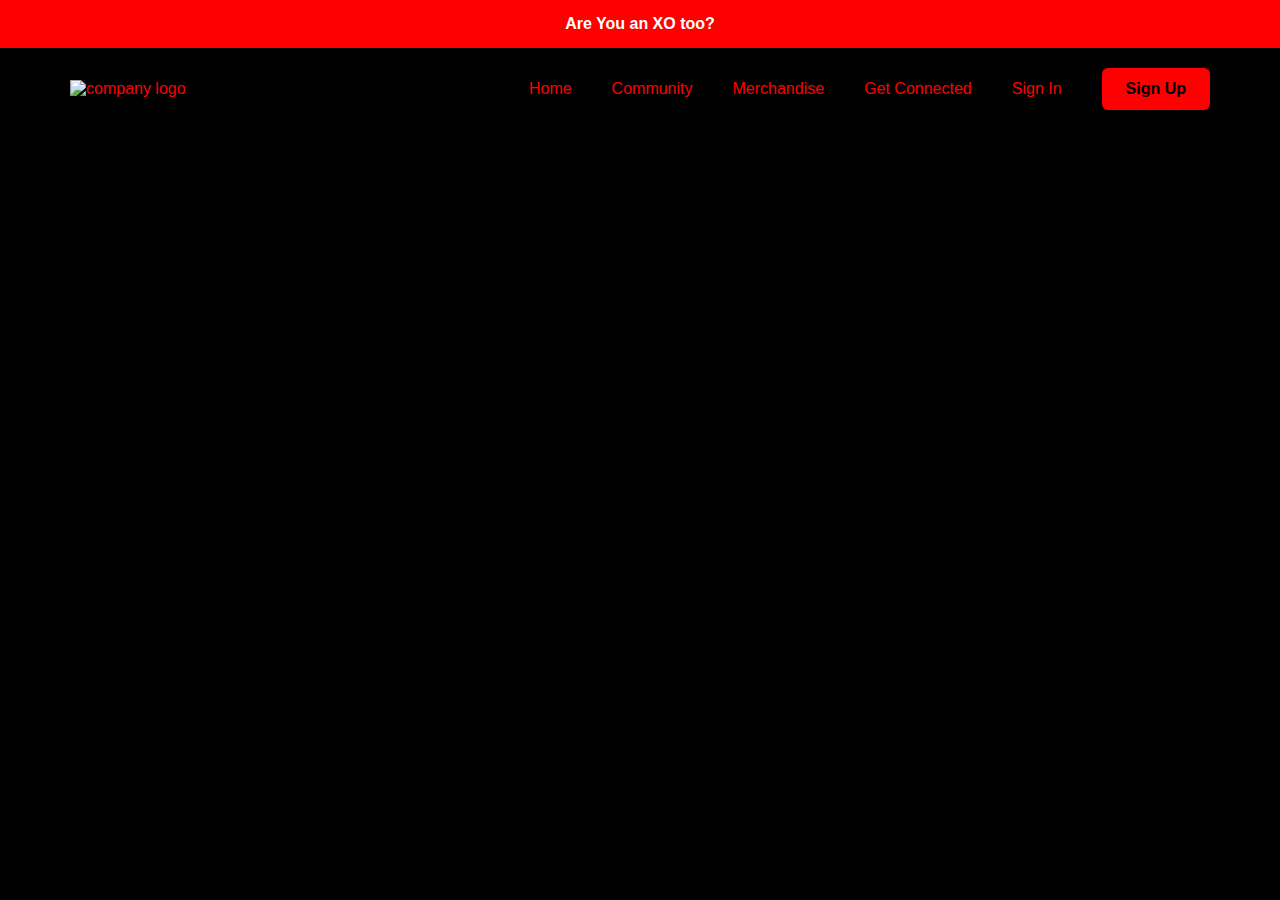
==== images/temp/index.html @ 152b7f50 "about me done" ====
<!DOCTYPE html>
<html lang="en">
<head>
    <meta charset="UTF-8">
    <meta name="viewport" content="width=device-width, initial-scale=1.0">
    <title>XO</title>
    <link rel="stylesheet" href="style.css">
</head>
<body>
    <!-- TOP BANNER -->
    <div class="top-banner">
        <div class="container">
    <div class="small-bold-text banner-text">Are You an XO too?</div>
    </div>
    </div>
    <nav>
        <div class="container main-nav flex">
            <a class="company-logo">
                <img src="Abel/XO_Records.png" alt="company logo">
            </a>
            <div class="nav-links">
                <ul class="flex">
                    <li><a href="#" class="hover-links">Home</a></li>
                    <li><a href="#" class="hover-links">Community</a></li>
                    <li><a href="#" class="hover-links">Merchandise</a></li>
                    <li><a href="#" class="hover-links">Get Connected</a></li>
                    <li><a href="#" class="hover-links secondary-button">Sign In</a></li>
                    <li><a href="#" class="hover-links primary-button">Sign Up</a></li>
                </ul>
            </div>
        </div>
    </nav>
    <header>
        <div class="container"></div>
    </header>
    <section class="albums-section"></section>
    <section class="features-section"></section>
    <section class="big-features-section"></section>
    <section class="big-features-section"></section>
    <section class="big-features-section"></section>
    <section class="example-section"></section>
    <section class="cta-section"></section>
    <footer></footer>
    <div class="sub-footer"></div>





    
</body>
</html>
---- images/temp/style.css ----
@import url('https://fonts.googleapis.com/css2?family=Kanit:wght@400;500;700&display=swap');
*{
    margin: 0;
    padding: 0;
    box-sizing: border-box;
}

/* PRESETS */

:root{
    --primary-text-color: red;
    --secondary-text-color: white;
    --accent-color: red;
    --accent-color-dark: white;
    --paddind-inline-section: 20px;
}

body{
    font-family: 'Poppins', sans-serif;
    color: var(--primary-text-color);
    background-color: black;
}

h1{
    font-size: 3rem;
}

h2{
    font-size: 2rem;
}

h3{
    font-size: 1.5rem;
}

p{
    font-family: 'Roboto', sans-serif;
    font-size: 1.25rem;
    color: var(--secondary-text-color);
    line-height: 1.8rem;
}

a{
    text-decoration: none;
    display: inline-block;
}

ul{
    list-style: none;
}

/* UTILITY CLASS */

.small-bold-text{
    font-size: 1rem;
    font-weight: 700;
}

.container{
    max-width: 1180px;
    margin-inline: auto;
    padding-inline: var(--paddind-inline-section);
}

.flex{
    display: flex;
    align-items: center;
}

.hover-links{
    color: var(--primary-text-color);
    transition: 0.2sec ease-out;
}

.hover-links:hover{
    color: white;
}

.primary-button{
    background-color: var(--accent-color);
    border-radius: 6px;
    font-weight: 700;
    color: black !important;
    padding: 12px 24px;
    box-shadow: var(--secondary-text-color);
    transition: 0.2sec ease-out;
}

.primary-button:hover{
    background-color: var(--accent-color-dark);
}

.secondary button{
    border: 0.5px solid var(--secondary-text-color);
    border-radius: 6px;
    font-weight: 700;
    color: var(--primary-text-color) !important;
    padding: 12px 24px;
    transition: 0.2sec ease-out;
}

.secondary-button:hover{
    border-color: var(--accent-color);
    color: var(--accent-color) !important;
}
/* TOP BANNER */

.top-banner{
    background-color:red;
}

.banner-text{
    color: white;
    padding: 15px 30px;
    text-align: center;
}

/* NAV BAR */

.main-nav{
    margin-top: 20px;
justify-content: space-between;
}

.company-logo img{
    width: 200px;
}

.nav-links{
    flex-basis: 730px;
}

.nav-links ul{
    justify-content: end;
    gap: 40px;
}
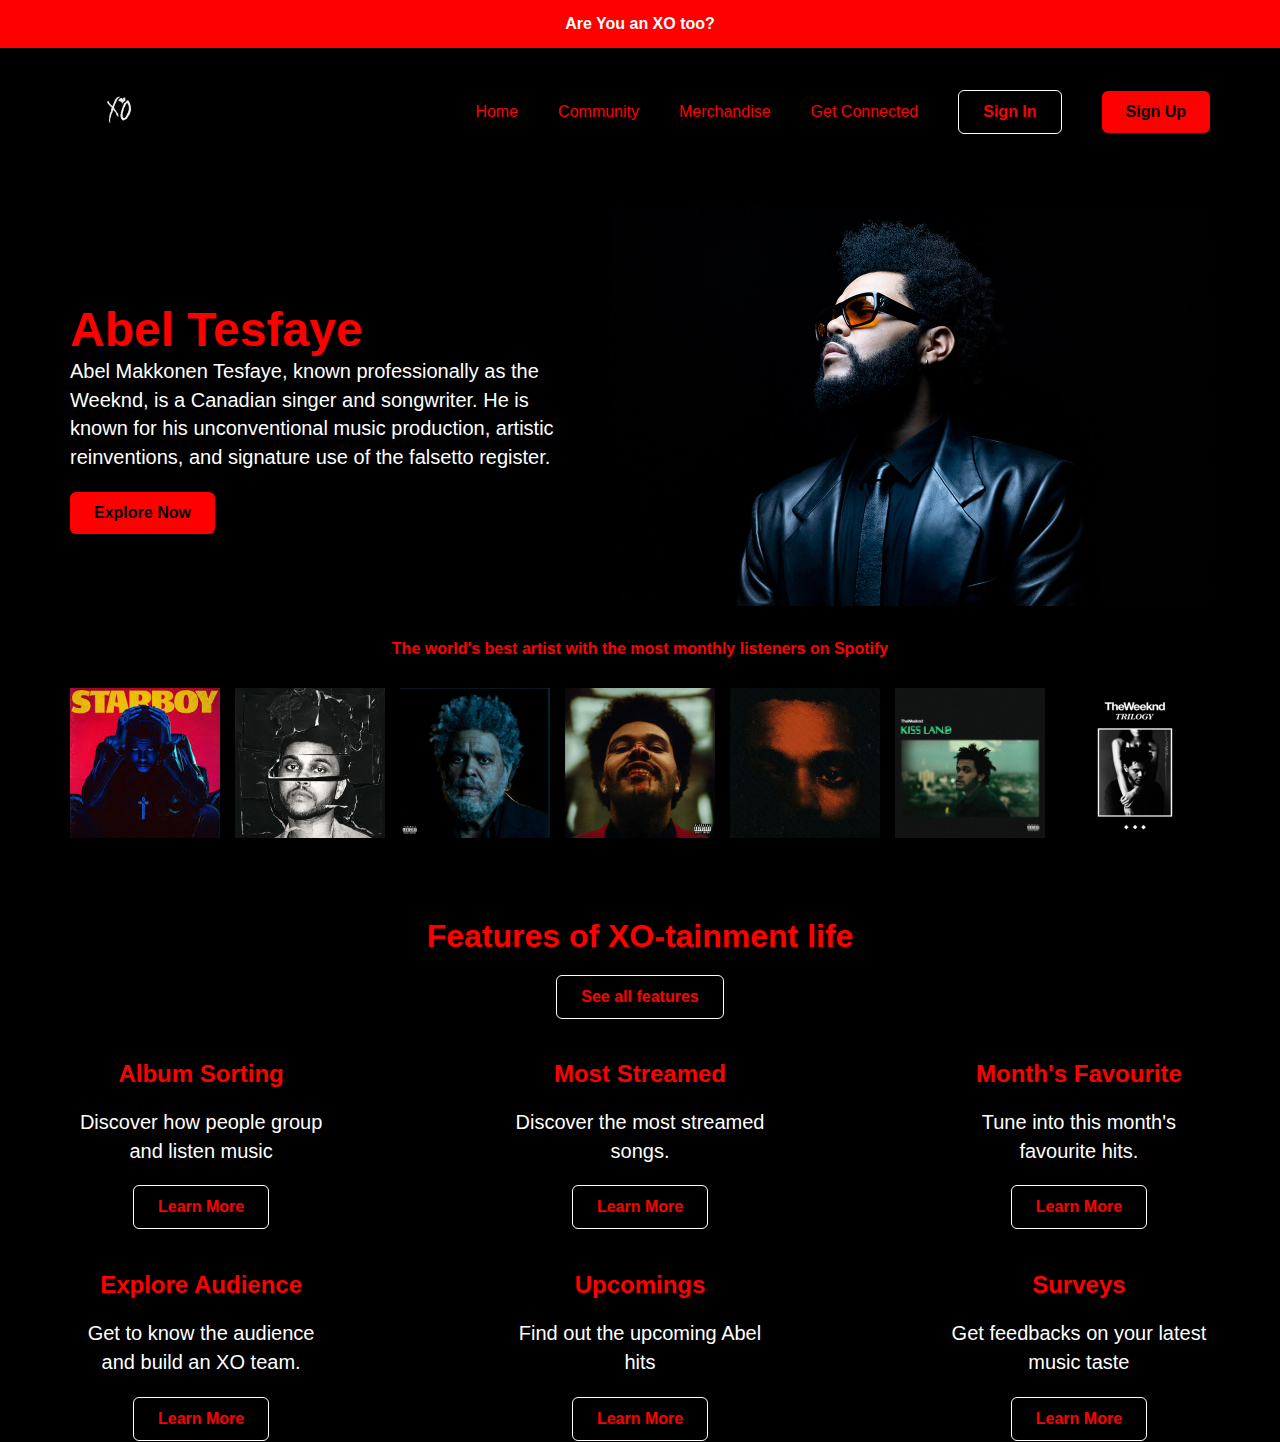
==== commit fd0d1d3f: "components done. only color grading remaining for static" ====
--- a/images/temp/index.html
+++ b/images/temp/index.html
@@ -5,6 +5,7 @@
     <meta name="viewport" content="width=device-width, initial-scale=1.0">
     <title>XO</title>
     <link rel="stylesheet" href="style.css">
+    <link rel="icon" type="image/x-icon" href="android-chrome-192x192.png">
 </head>
 <body>
     <!-- TOP BANNER -->
@@ -13,10 +14,11 @@
     <div class="small-bold-text banner-text">Are You an XO too?</div>
     </div>
     </div>
+    <!-- NAV BAR -->
     <nav>
         <div class="container main-nav flex">
             <a class="company-logo">
-                <img src="Abel/XO_Records.png" alt="company logo">
+                <img src="XO_Records.png" alt="company logo">
             </a>
             <div class="nav-links">
                 <ul class="flex">
@@ -30,11 +32,77 @@
             </div>
         </div>
     </nav>
+    <!-- HEADER SECTION -->
     <header>
-        <div class="container"></div>
+        <div class="container header-section flex">
+            <div class="header-left">
+                <h1>Abel Tesfaye</h1>
+                <p>Abel Makkonen Tesfaye, known professionally as the Weeknd, is a Canadian singer and songwriter. He is known for his unconventional music production, artistic reinventions, and signature use of the falsetto register.</p>
+                <a href="#" class="primary-button get-started-btn">Explore Now</a>
+            </div>
+            <div class="header-right">
+                <img src="weeknd1.jpg" alt="weeknd1">
+            </div>
+        </div>
     </header>
-    <section class="albums-section"></section>
-    <section class="features-section"></section>
+    <!-- ALBUM SECTION -->
+    <section class="albums-section">
+        <div class="container">
+            <div class="small-bold-text album-header">The world's best artist with the most monthly listeners on Spotify</div>
+            <div class="album-logo flex">
+                <img class="logo" src="starboy.jpg" alt="">
+                <img class="logo" src="beautybehindthemadness.jpg" alt="">
+                <img class="logo" src="dawnfm.jpg" alt="">
+                <img class="logo" src="afterhours.jpg" alt="">
+                <img class="logo" src="mydearmelancholy.jpg" alt="">
+                <img class="logo" src="kissland.jpg" alt="">
+                <img class="logo" src="trilogy.jpg" alt="">
+            </div>
+        </div>
+    </section>
+    <!-- FEATURE SECTION -->
+    <section class="features-section">
+        <div class="container">
+            <div class="features-header">
+                <h2 class="features-heading-text">Features of XO-tainment life</h2>
+                <a href="#"class="secondary-button">See all features</a>
+            </div>
+        <div class="features-area flex">
+            <div class="features-card flex">
+                <h3>Album Sorting</h3>
+                <p>Discover how people group and listen music</p>
+                <a href="#" class="secondary-button">Learn More</a>
+            </div>
+            <div class="features-card flex">
+                <h3>Most Streamed</h3>
+                <p>Discover the most streamed songs.</p>
+                <a href="#" class="secondary-button">Learn More</a>
+            </div>
+            <div class="features-card flex">
+                <h3>Month's Favourite</h3>
+                <p>Tune into this month's favourite hits.</p>
+                <a href="#" class="secondary-button">Learn More</a>
+            </div>
+            <div class="features-card flex">
+                <h3>Explore Audience</h3>
+                <p>Get to know the audience and build an XO team.</p>
+                <a href="#" class="secondary-button">Learn More</a>
+            </div>
+            <div class="features-card flex">
+                <h3>Upcomings</h3>
+                <p>Find out the upcoming Abel hits</p>
+                <a href="#" class="secondary-button">Learn More</a>
+            </div>
+            <div class="features-card flex">
+                <h3>Surveys</h3>
+                <p>Get feedbacks on your latest music taste</p>
+                <a href="#" class="secondary-button">Learn More</a>
+            </div>           
+                
+
+            </div>
+        </div>
+    </section>
     <section class="big-features-section"></section>
     <section class="big-features-section"></section>
     <section class="big-features-section"></section>
--- a/images/temp/style.css
+++ b/images/temp/style.css
@@ -5,7 +5,7 @@
     box-sizing: border-box;
 }
 
-/* PRESETS */
+/* RESETS */
 
 :root{
     --primary-text-color: red;
@@ -18,7 +18,7 @@
 body{
     font-family: 'Poppins', sans-serif;
     color: var(--primary-text-color);
-    background-color: black;
+    background-color: rgb(0, 0, 0);
 }
 
 h1{
@@ -84,24 +84,26 @@
     padding: 12px 24px;
     box-shadow: var(--secondary-text-color);
     transition: 0.2sec ease-out;
+    white-space: nowrap;
 }
 
 .primary-button:hover{
     background-color: var(--accent-color-dark);
 }
 
-.secondary button{
+.secondary-button{
     border: 0.5px solid var(--secondary-text-color);
     border-radius: 6px;
     font-weight: 700;
     color: var(--primary-text-color) !important;
     padding: 12px 24px;
     transition: 0.2sec ease-out;
+    white-space: nowrap;
 }
 
 .secondary-button:hover{
     border-color: var(--accent-color);
-    color: var(--accent-color) !important;
+    color: var(--accent-color-dark)!important;
 }
 /* TOP BANNER */
 
@@ -119,11 +121,12 @@
 
 .main-nav{
     margin-top: 20px;
-justify-content: space-between;
+    justify-content: space-between;
+    white-space: nowrap;
 }
 
 .company-logo img{
-    width: 200px;
+    width: 100px;
 }
 
 .nav-links{
@@ -133,4 +136,78 @@
 .nav-links ul{
     justify-content: end;
     gap: 40px;
+}
+
+/* HEADER SECTION */
+
+header{
+    padding: 50px var(--paddind-inline-section) 0;
+}
+
+.header-section{
+    justify-content: center;
+    gap: 50px;
+}
+
+.header-left{
+    max-width: 40vw;
+}
+
+.header-left h1{
+    margin-top: 20px;
+}
+
+.get-started-btn{
+    margin-top: 20px;
+}
+
+.header-right img{
+    width: 600px;
+}
+
+/* ALBUM SECTION */
+
+.album-header{
+    text-align: center;
+    margin-block: 30px;
+    color: var(--primary-text-color);
+}
+
+.album-logo{
+    justify-content: space-between;
+    flex-wrap: wrap;
+}
+
+.logo{
+    height: 150px;
+}
+
+/* FEATURES SECTION */
+
+.features-section{
+    padding: 80px var(--paddind-inline-section) 0;
+}
+
+.features-header{
+    text-align: center;
+    margin-bottom: 40px;
+}
+.features-header h2{
+    margin-bottom: 20px;
+}
+
+.features-area{
+    flex-wrap: wrap;
+    justify-content: space-between;
+    gap: 40px;
+    /* margin-top: 20px; */
+}
+
+.features-card{
+    border: 0.2px solid #000000;
+    border-radius: 10px;
+    flex-direction: column;
+    gap: 20px;
+    max-width: 23%;
+    text-align: center;
 }